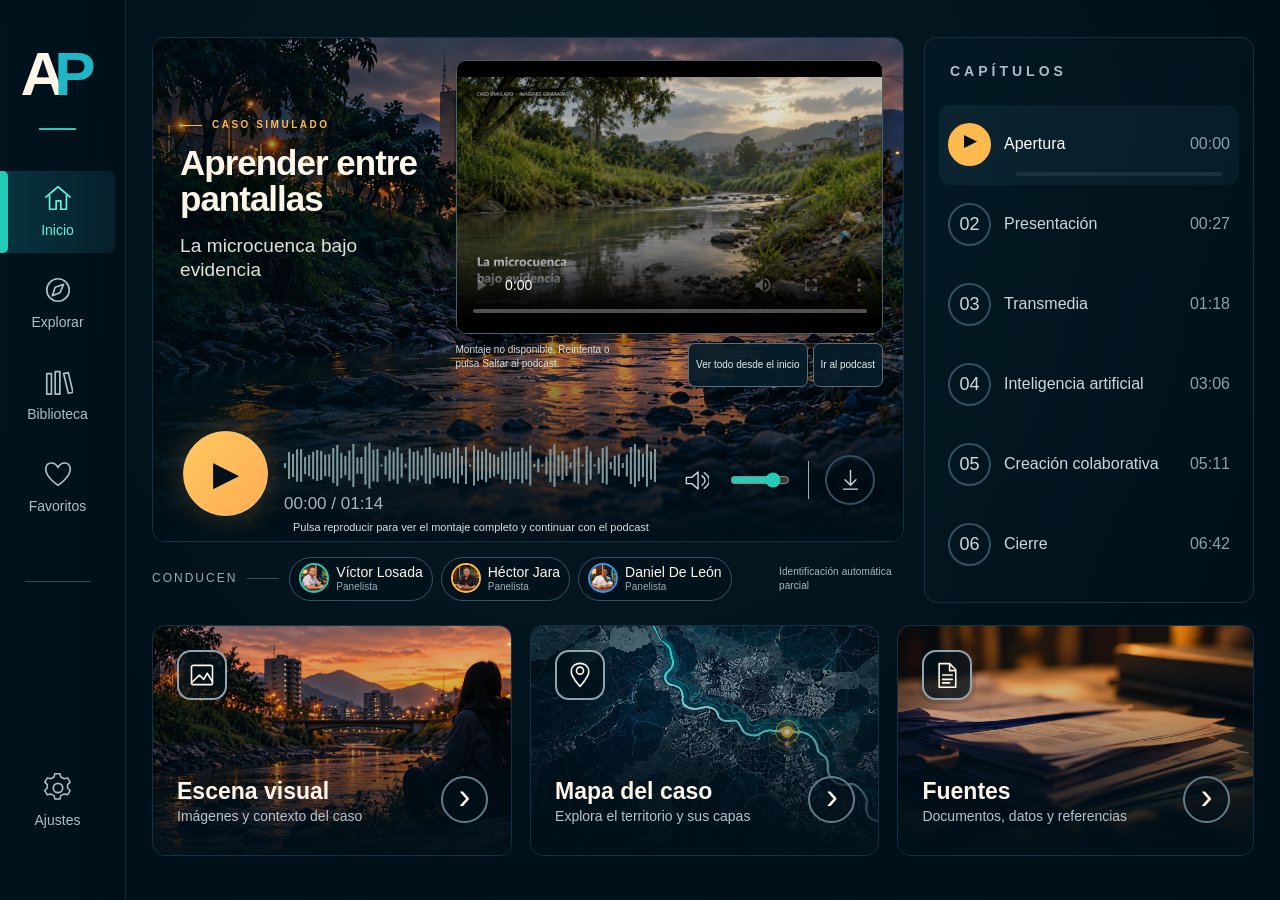
==== index.html @ 50ee2a2d "Publish podcast player with full opening montage and participant profiles" ====
<!doctype html>
<html lang="es"><head><meta charset="utf-8"><meta name="viewport" content="width=device-width,initial-scale=1"><meta name="theme-color" content="#00101a"><title>Aprender entre pantallas · La microcuenca bajo evidencia</title><link rel="stylesheet" href="assets/css/app.css">
<script defer src="assets/data/catalog.js"></script><script defer src="assets/data/waveform.js"></script><script defer src="assets/data/speakers.js"></script><script defer src="assets/js/state.js"></script><script defer src="assets/js/preferences.js"></script><script defer src="assets/js/media-controller.js"></script><script defer src="assets/js/timeline.js"></script><script defer src="assets/js/player-view.js"></script><script defer src="assets/js/chapter-view.js"></script><script defer src="assets/js/speaker-view.js"></script><script defer src="assets/js/dialogs.js"></script><script defer src="assets/js/views.js"></script><script defer src="assets/js/presentation.js"></script><script defer src="assets/js/app.js"></script></head>
<body><a class="skip-link" href="#main-content">Saltar al contenido</a>
<svg class="icon-definitions" xmlns="http://www.w3.org/2000/svg" aria-hidden="true"><defs>
<symbol id="i-home" viewBox="0 0 32 32"><path d="M3 15 16 4l13 11M7 13v15h7v-9h5v9h6V13"/></symbol>
<symbol id="i-compass" viewBox="0 0 32 32"><circle cx="16" cy="16" r="12"/><path d="m22 10-4 9-8 3 3-9z"/></symbol>
<symbol id="i-library" viewBox="0 0 32 32"><path d="M4 7h5v22H4zM13 5h5v24h-5zM22 7l5-1 5 21-5 1z"/></symbol>
<symbol id="i-heart" viewBox="0 0 32 32"><path d="M16 28S2 19 3 10C4 2 13 3 16 9c3-6 12-7 13 1 1 9-13 18-13 18Z"/></symbol>
<symbol id="i-settings" viewBox="0 0 32 32"><path d="m13 3 6 0 1 4 4 2 4-1 3 5-3 3v4l3 3-3 5-4-1-4 2-1 4h-6l-1-4-4-2-4 1-3-5 3-3v-4l-3-3 3-5 4 1 4-2z" transform="translate(1 -2) scale(.9)"/><circle cx="16" cy="16" r="5"/></symbol>
<symbol id="i-image" viewBox="0 0 32 32"><rect x="4" y="5" width="24" height="22" rx="2"/><path d="m5 24 8-8 5 5 4-7 6 10"/></symbol>
<symbol id="i-pin" viewBox="0 0 32 32"><path d="M16 29S5 17 6 11C7 0 25 0 26 11c1 6-10 18-10 18Z"/><circle cx="16" cy="11" r="4"/></symbol>
<symbol id="i-file" viewBox="0 0 32 32"><path d="M7 3h12l7 7v20H7zM19 3v8h7M11 16h11M11 21h11M11 25h8"/></symbol>
<symbol id="i-volume" viewBox="0 0 32 32"><path d="m3 12 7 0 8-7v22l-8-7H3zM23 10q8 6 0 12M26 6q13 10 0 20"/></symbol>
<symbol id="i-download" viewBox="0 0 32 32"><path d="M16 3v19m-7-7 7 7 7-7M7 27h18"/></symbol>
</defs></svg>
<aside class="sidebar" aria-label="Navegación principal"><a class="brand" href="#inicio" data-route="inicio" aria-label="AP · Inicio"><span>A</span><span>P</span></a><span class="brand-rule"></span><nav><a href="#inicio" data-route="inicio" class="active"><svg><use href="#i-home"/></svg><span>Inicio</span></a><a href="#explorar" data-route="explorar"><svg><use href="#i-compass"/></svg><span>Explorar</span></a><a href="#biblioteca" data-route="biblioteca"><svg><use href="#i-library"/></svg><span>Biblioteca</span></a><a href="#favoritos" data-route="favoritos"><svg><use href="#i-heart"/></svg><span>Favoritos</span></a></nav><a href="#ajustes" data-route="ajustes" class="settings-nav"><svg><use href="#i-settings"/></svg><span>Ajustes</span></a></aside>
<main id="main-content" tabindex="-1"><section id="home-view" aria-label="Episodio y materiales"><div class="episode-layout"><div class="episode-column"><article class="hero has-presentation"><section id="presentation-stage" class="presentation-stage" aria-label="Presentación audiovisual"><div class="presentation-screen"><img id="presentation-image" hidden src="assets/img/presenters/group.png" alt="Víctor Losada, Daniel De León y Héctor Jara: recreación de estudio"><video id="presentation-video" controls playsinline preload="metadata" poster="assets/img/montage-poster.jpg" src="01_Video/La_microcuenca_bajo_evidencia_16_planos.mp4"></video></div><div class="presentation-meta"><p id="presentation-caption" aria-live="polite">Video de prueba · 16 planos · 01:14</p><div class="presentation-actions"><button id="presentation-restart" type="button">Ver todo desde el inicio</button><button id="presentation-skip" type="button">Ir al podcast</button></div></div></section><div class="hero-copy"><p class="eyebrow"><span></span>CASO SIMULADO</p><h1>Aprender entre<br>pantallas</h1><p class="subtitle">La microcuenca bajo evidencia</p></div><div id="player-root" class="player"><button class="play-main" data-action="play" type="button" aria-label="Reproducir podcast"><span aria-hidden="true">▶</span></button><div class="wave-column"><div class="wave-track"><canvas data-waveform aria-hidden="true"></canvas><input data-control="seek" type="range" min="0" max="467.118667" step="0.1" value="0" aria-label="Posición del podcast"></div><div class="times"><span data-time="current">00:00</span> / <span data-time="duration">07:47</span></div></div><div class="volume-controls"><button class="icon-button" data-action="mute" aria-label="Silenciar" type="button"><svg><use href="#i-volume"/></svg></button><input data-control="volume" type="range" min="0" max="1" step="0.01" value="0.8" aria-label="Volumen"></div><span class="control-divider"></span><a class="download icon-button" data-download id="download-audio" href="00_Podcast/aprender-entre-pantallas-17059364b9ec.mp3" download="Aprender_entre_pantallas.mp3" aria-label="Descargar podcast completo"><svg><use href="#i-download"/></svg></a><p data-player-status class="player-status" aria-live="polite"></p></div></article><div class="presenters-row home-secondary"><p class="conduct-label">CONDUCEN <span></span></p><div id="speakers-root" class="speakers"></div><p id="voice-review-note" class="voice-review-note" hidden title="Atribución acústica automática parcial. Los tramos dudosos permanecen neutros.">Identificación automática parcial</p></div></div><aside class="chapters-panel home-secondary" aria-labelledby="chapters-title"><h2 id="chapters-title">CAPÍTULOS</h2><div id="chapters-root"></div></aside></div><section class="resource-cards home-secondary" aria-label="Explora el caso"><button class="resource-card scene-card" data-open="scene" type="button"><span class="card-icon"><svg><use href="#i-image"/></svg></span><span class="card-copy"><strong>Escena visual</strong><span>Imágenes y contexto del caso</span></span><span class="card-arrow" aria-hidden="true">›</span></button><button class="resource-card map-card" data-open="map" type="button"><span class="card-icon"><svg><use href="#i-pin"/></svg></span><span class="card-copy"><strong>Mapa del caso</strong><span>Explora el territorio y sus capas</span></span><span class="card-arrow" aria-hidden="true">›</span></button><button class="resource-card sources-card" data-open="sources" type="button"><span class="card-icon"><svg><use href="#i-file"/></svg></span><span class="card-copy"><strong>Fuentes</strong><span>Documentos, datos y referencias</span></span><span class="card-arrow" aria-hidden="true">›</span></button></section></section><section id="view-root" class="aux-view" hidden aria-live="polite"></section><noscript><p class="notice">Activa JavaScript para usar la navegación y la sincronización. <a href="00_Podcast/Aprender_entre_pantallas_completo.mp3">Escuchar el podcast completo</a> · <a href="INDICE_SEGUN_GUION_LEGADO.html">Presentación anterior</a>.</p></noscript></main><audio id="audio-main" preload="metadata" src="00_Podcast/aprender-entre-pantallas-17059364b9ec.mp3"></audio><dialog id="dialog-root" aria-label="Material del episodio"></dialog></body></html>
---- assets/css/app.css ----
:root{color-scheme:dark;--bg:#00101a;--surface:#031923;--border:#15313f;--text:#fff6ea;--muted:#bac6ce;--teal:#25cbb9;--orange:#ffba4f}*{box-sizing:border-box}body{margin:0;background:radial-gradient(ellipse at 47% 25%,#061b25 0,#00101a 72%);color:var(--text);font:16px/1.4 "Segoe UI",Arial,sans-serif}button,input,select{font:inherit}button,a,input,select{touch-action:manipulation}button{cursor:pointer}a{color:var(--teal)}button{color:inherit}button:disabled{cursor:wait;opacity:.6}[hidden]{display:none!important}svg{width:28px;height:28px;fill:none;stroke:currentColor;stroke-width:1.8;stroke-linecap:round;stroke-linejoin:round}.icon-definitions{position:absolute;width:0;height:0;overflow:hidden}button:focus-visible,a:focus-visible,input:focus-visible,select:focus-visible{outline:3px solid var(--teal);outline-offset:5px}.skip-link{position:fixed;left:145px;top:-70px;z-index:20;background:var(--text);color:var(--bg);padding:12px}.skip-link:focus{top:12px}.sidebar{width:126px;position:fixed;inset:0 auto 0 0;border-right:1px solid #112b36;display:flex;align-items:center;flex-direction:column;padding:43px 10px 57px 0;background:linear-gradient(90deg,#03151f80,#00101a);z-index:3}.brand{font-size:62px;line-height:1;font-weight:700;letter-spacing:-11px;text-decoration:none;color:var(--text);padding-right:10px}.brand span+span{color:#21b6c6}.brand-rule{width:37px;height:2px;background:var(--teal);margin-top:23px;margin-bottom:41px}.sidebar nav{width:100%;display:flex;flex-direction:column;gap:10px}.sidebar nav a,.settings-nav{position:relative;display:flex;flex-direction:column;align-items:center;justify-content:center;gap:8px;min-height:82px;width:100%;color:#afbec8;text-decoration:none;font-size:14px;border-radius:0 7px 7px 0}.sidebar a svg{width:30px;height:30px}.sidebar nav a.active{background:linear-gradient(90deg,#083341,#06202b);color:#62f3df}.sidebar nav a.active:before{content:"";position:absolute;left:0;top:0;bottom:0;width:8px;border-radius:0 5px 5px 0;background:#25cbb9}.settings-nav{margin-top:auto}.settings-nav:before{content:"";width:65px;height:1px;background:#344752;position:absolute;top:-180px}main{margin-left:126px;padding:37px 26px 43px;max-width:1900px}.episode-layout{display:grid;grid-template-columns:minmax(0,1fr) 386px;gap:20px}.episode-column{min-width:0}.hero{height:505px;position:relative;border:1px solid var(--border);border-radius:13px;overflow:hidden;background:#0a2630 url('../img/hero-microcuenca.webp') center center/cover}.hero:before{content:"";position:absolute;inset:0;background:linear-gradient(90deg,#00101988,transparent 70%),linear-gradient(0deg,#00101af5 0,#00101a30 37%,transparent 75%)}.hero-copy{position:absolute;left:44px;right:25px;top:139px}.eyebrow{display:flex;align-items:center;gap:15px;font-size:13px;font-weight:600;letter-spacing:4px;color:var(--orange);margin:0 0 13px -25px}.eyebrow span{height:1px;width:35px;background:var(--orange)}h1{font-size:60px;line-height:.95;letter-spacing:-1.5px;margin:0;font-weight:750;text-shadow:0 2px 16px #00101a66}.subtitle{font-size:30px;line-height:1.25;letter-spacing:.1px;margin:18px 0 0;color:#e1e1dd}.player{position:absolute;bottom:25px;left:44px;right:47px;display:flex;align-items:center;gap:24px;min-width:0}.play-main{background:linear-gradient(135deg,#ffc75e,#ffad54);border:1px solid #ffd07d;border-radius:50%;width:85px;height:85px;flex:0 0 85px;color:#00101a;box-shadow:0 0 32px #ffb74b3b;font-size:34px;display:grid;place-items:center;padding-left:7px}.wave-column{flex:1;min-width:80px;align-self:flex-end;padding-bottom:0}.wave-track{height:49px;position:relative;width:100%;margin-bottom:2px}.wave-track canvas{width:100%;height:49px;display:block}.wave-track input{position:absolute;inset:0;width:100%;height:100%;opacity:0;cursor:pointer;margin:0}.wave-track:focus-within{outline:2px solid var(--teal);outline-offset:5px;border-radius:4px}.times{font-variant-numeric:tabular-nums;font-size:17px;color:#a6b5c2;white-space:nowrap}.volume-controls{display:flex;align-items:center;gap:10px;margin-top:13px}.icon-button{border:0;background:transparent;display:flex;align-items:center;justify-content:center;min-width:44px;min-height:44px;padding:5px;color:#cbd6dc;text-decoration:none}.icon-button svg{width:25px;height:25px}.volume-controls input{width:82px;accent-color:var(--teal);height:25px}.control-divider{width:1px;height:38px;background:#a4afb7;margin-top:13px}.download{border:2px solid #344d5b;border-radius:50%;width:50px;height:50px;margin-top:13px}.player-status{position:absolute;left:110px;bottom:-19px;font-size:11px;color:#d4e2e4;margin:0}.presenters-row{display:flex;align-items:center;gap:16px;min-height:61px;padding-top:12px;flex-wrap:wrap}.conduct-label{display:flex;align-items:center;gap:21px;font-size:12px;letter-spacing:4px;color:#9babba;margin:0}.conduct-label span{height:1px;width:32px;background:#38515f}.speakers{display:flex;gap:18px;flex-wrap:wrap}.speaker,.speaker-chip{display:flex;align-items:center;gap:10px;border:1.5px solid #365263;border-radius:25px;background:#00101a85;padding:5px 13px;min-height:44px;cursor:pointer;white-space:nowrap;font-size:16px}.speaker img,.speaker-chip img{width:30px;height:30px;border-radius:50%;object-fit:cover;border:2px solid var(--speaker-color,var(--teal));object-position:center 28%}.speaker.active,.speaker.speaking,.speaker-chip.active,.speaker-chip.speaking{border-color:var(--speaker-color,var(--teal));box-shadow:0 0 12px #25cbb925}.speaker-status,.speaking-label{font-size:10px;color:var(--speaker-color,var(--teal));min-width:0}.chapters-panel{border:1px solid var(--border);border-radius:13px;background:linear-gradient(110deg,#041a25aa,#00101a88);padding:24px 14px 19px;height:566px}.chapters-panel h2{font-size:14px;letter-spacing:4px;color:#acbcc8;font-weight:600;margin:0 11px 23px}.chapter{display:grid;grid-template-columns:44px minmax(0,1fr) auto;align-items:center;width:100%;min-height:80px;gap:19px;text-align:left;background:transparent;border:0;border-radius:11px;color:#cdd8df;padding:10px 13px;position:relative}.chapter.active{background:linear-gradient(100deg,#0c2430,#061c27);color:#fff}.chapter-number,.chapter-index,.chapter-icon{display:grid;place-items:center;width:43px;height:43px;border:2px solid #34505f;border-radius:50%;font-size:18px}.chapter.active .chapter-number,.chapter.active .chapter-index,.chapter.active .chapter-icon{background:var(--orange);color:#00101a;border-color:var(--orange)}.chapter-title{font-size:18px;font-weight:400}.chapter-time{font-size:16px;font-variant-numeric:tabular-nums;color:#8e9fac}.chapter.active .chapter-time{color:#fff}.chapter progress{position:absolute;left:77px;bottom:9px;width:calc(100% - 94px);height:4px;border:0;accent-color:var(--orange)}progress::-webkit-progress-bar{background:#19323e;border-radius:4px}progress::-webkit-progress-value{background:var(--orange);border-radius:4px}.resource-cards{display:grid;grid-template-columns:1.01fr .98fr 1fr;gap:18px;margin-top:22px}.resource-card{height:231px;position:relative;overflow:hidden;border:1px solid var(--border);border-radius:13px;text-align:left;padding:28px 32px;background-position:center;background-size:cover;transition:border-color .18s,transform .18s}.resource-card:before{content:"";position:absolute;inset:0;background:linear-gradient(0deg,#00101af0 0,#00101a30 65%,#00101a10)}.resource-card:hover{border-color:#58818e;transform:translateY(-2px)}.scene-card{background-image:url('../img/scene-card.webp')}.map-card{background-image:url('../img/map-card.webp')}.sources-card{background-image:url('../img/sources-card.webp')}.card-icon{position:relative;display:grid;place-items:center;width:50px;height:50px;border:2px solid #91a3ac;border-radius:14px;background:#00101abf;box-shadow:0 0 0 4px #00101a22}.card-icon svg{width:28px;height:28px}.card-copy{position:absolute;left:32px;bottom:28px;right:65px;display:flex;flex-direction:column;gap:1px}.card-copy strong{font-size:26px;line-height:1.3;font-weight:700}.card-copy>span{font-size:16px;color:#b6c4cf}.card-arrow{position:absolute;right:23px;bottom:32px;display:grid;place-items:center;width:47px;height:47px;border:2px solid #657d8a;border-radius:50%;background:#00101a88;font-size:36px;font-weight:300;line-height:1;padding-bottom:5px}.aux-view{margin-top:28px;min-height:500px;border:1px solid var(--border);border-radius:14px;background:#031923;padding:30px}.aux-view h1,.aux-view h2{font-size:32px;line-height:1.2;letter-spacing:0}.aux-view input[type=search],select{min-height:44px;border:1px solid #46616f;border-radius:7px;background:#00101a;color:var(--text);padding:8px 12px}.aux-view button,dialog button:not(.icon-button){min-height:44px;border:1px solid #486676;border-radius:7px;background:#0b303d;padding:8px 16px}.aux-view label{display:block;margin:15px 0}.catalog-grid,.resource-grid,.gallery{display:grid;grid-template-columns:repeat(auto-fit,minmax(220px,1fr));gap:18px;margin-top:20px}.catalog-item,.resource-item{padding:16px;border:1px solid #294452;border-radius:10px;background:#061f2b}.catalog-item img,.resource-item img,.gallery img{width:100%;height:140px;object-fit:cover;border-radius:8px}.catalog-item button,.resource-item button{margin:5px}.notice{padding:15px;border:1px solid #375461;border-radius:8px;color:#c4d4dc;background:#09232e}dialog{width:min(1100px,94vw);max-height:90vh;overflow:auto;background:#061c28;color:var(--text);border:1px solid #47606d;border-radius:15px;padding:28px;box-shadow:0 30px 100px #0009}dialog::backdrop{background:#000b;backdrop-filter:blur(5px)}dialog h2{font-size:29px;margin:0 50px 20px 0}dialog p{color:#bdcbd2}dialog video{display:block;max-height:58vh;width:100%;background:#000;border-radius:8px}dialog img{max-width:100%}.dialog-close{float:right}.dialog-tabs{display:flex;gap:10px;flex-wrap:wrap;margin:15px 0}.map-viewport{overflow:hidden;height:58vh;position:relative;border:1px solid #41606c;touch-action:none;background:#00101a}.map-viewport img{max-width:none;width:100%;height:100%;object-fit:contain;transform-origin:center;cursor:grab}.profile img{width:240px;border-radius:12px}.muted,.empty{color:#b4c4cf}.toolbar,.actions,.filters{display:flex;align-items:center;gap:12px;flex-wrap:wrap;margin:15px 0}
@media(min-width:1800px){.hero-copy{top:140px}}@media(max-width:1450px){.episode-layout{grid-template-columns:minmax(0,1fr) 330px}.hero-copy{left:32px}h1{font-size:52px}.subtitle{font-size:26px}.player{left:30px;right:28px;gap:16px}.volume-controls input{width:60px}.speakers{gap:8px}.speaker,.speaker-chip{font-size:14px;padding:5px 9px}.conduct-label{letter-spacing:2px;gap:10px}.presenters-row{gap:10px}.chapter{gap:12px;padding-left:9px;padding-right:9px}.chapter-title{font-size:16px}.resource-card{padding:24px}.card-copy{left:24px}.card-copy strong{font-size:23px}.card-copy>span{font-size:14px}}@media(max-width:1190px){.sidebar{width:100px}main{margin-left:100px;padding:25px 22px}.episode-layout{grid-template-columns:minmax(0,1fr) 290px;gap:16px}.hero{height:490px}.hero-copy{top:130px;left:28px}h1{font-size:45px}.subtitle{font-size:23px}.player{left:24px;right:20px;gap:12px}.play-main{width:68px;height:68px;flex-basis:68px;font-size:27px}.volume-controls{gap:0}.volume-controls input{width:48px}.control-divider{display:none}.download{width:44px;height:44px}.chapters-panel{height:566px;padding:23px 9px}.chapter{gap:9px;grid-template-columns:38px minmax(0,1fr) auto}.chapter-number,.chapter-index,.chapter-icon{width:36px;height:36px}.chapter-title{font-size:15px}.chapter-time{font-size:13px}.presenters-row{min-height:76px;gap:7px}.conduct-label{font-size:11px}.resource-cards{margin-top:20px;gap:14px}.card-copy strong{font-size:21px}.card-copy>span{font-size:13px}.card-arrow{right:15px;width:40px;height:40px}.card-copy{right:50px;left:20px}.resource-card{padding:20px}}@media(max-width:1023px){.episode-layout{grid-template-columns:1fr}.hero{height:505px}.hero-copy{top:140px;left:44px}h1{font-size:58px}.subtitle{font-size:28px}.player{left:42px;right:36px;gap:24px}.play-main{width:80px;height:80px;flex-basis:80px}.volume-controls input{width:80px}.chapters-panel{height:auto;padding:22px 14px}.chapters-panel h2{margin-bottom:13px}#chapters-root{display:grid;grid-template-columns:1fr 1fr}.chapter{min-height:74px;grid-template-columns:42px minmax(0,1fr) auto;gap:12px}.chapter-title{font-size:16px}.chapter-time{font-size:14px}.presenters-row{min-height:70px;padding-bottom:10px}.resource-cards{grid-template-columns:1fr}.resource-card{height:210px}.card-copy strong{font-size:26px}.card-copy>span{font-size:16px}.card-copy{left:28px}.card-icon{margin-left:8px}.sidebar .settings-nav:before{top:-40px}}@media(max-width:640px){.sidebar{width:100%;height:72px;top:auto;padding:0;flex-direction:row;border-right:0;border-top:1px solid #28414e;background:#03151ff5;backdrop-filter:blur(12px)}.brand,.brand-rule{display:none}.sidebar nav{flex:4;flex-direction:row;gap:0}.sidebar nav a,.settings-nav{min-height:70px;border-radius:0;font-size:10px;gap:4px}.sidebar a svg{width:23px;height:23px}.sidebar nav a{flex:1}.sidebar nav a.active:before{height:3px;width:100%;bottom:auto;border-radius:0}.settings-nav{flex:1;margin:0}.settings-nav:before{display:none}main{margin-left:0;padding:16px 14px 100px}.hero{height:485px}.hero-copy{top:114px;left:25px;right:15px}.eyebrow{margin-left:0;font-size:10px;letter-spacing:3px;gap:10px}.eyebrow span{width:23px}h1{font-size:43px;line-height:1;letter-spacing:-1px}.subtitle{font-size:21px;max-width:290px;line-height:1.2;margin-top:14px}.player{left:22px;right:20px;bottom:29px;gap:16px;flex-wrap:wrap}.play-main{width:66px;height:66px;flex-basis:66px;font-size:28px}.wave-column{flex-basis:calc(100% - 85px)}.wave-track{height:38px}.wave-track canvas{height:38px}.times{font-size:14px}.volume-controls{margin:0 0 0 82px;gap:8px}.volume-controls input{width:95px}.download{margin:0 0 0 auto;width:44px;height:44px}.player-status{left:0;bottom:-21px;font-size:10px}.presenters-row{gap:8px;padding:16px 0}.conduct-label{width:100%;font-size:10px;letter-spacing:3px}.conduct-label span{width:30px}.speakers{gap:6px;width:100%}.speaker,.speaker-chip{font-size:11px;gap:5px;padding:5px 7px;min-height:44px;flex:1;justify-content:center}.speaker img,.speaker-chip img{width:25px;height:25px}.speaker-status,.speaking-label{font-size:9px}.chapters-panel{padding:21px 12px}#chapters-root{grid-template-columns:1fr}.chapter{min-height:68px;grid-template-columns:42px minmax(0,1fr) auto}.chapter-title{font-size:16px}.resource-cards{margin-top:16px;gap:14px}.resource-card{height:211px}.card-copy{left:24px;bottom:25px}.card-copy strong{font-size:25px}.card-copy>span{font-size:14px}.aux-view{padding:20px 15px}.aux-view h1{font-size:28px}dialog{padding:20px 15px}.catalog-grid,.resource-grid,.gallery{grid-template-columns:1fr}.skip-link{left:15px}.card-arrow{right:21px;bottom:29px}.card-icon{margin:0}.profile img{max-width:70%}}@media(prefers-reduced-motion:reduce){*,*:before,*:after{scroll-behavior:auto!important;transition:none!important;animation:none!important}}body.reduce-motion *,body.reduce-motion *:before,body.reduce-motion *:after{transition:none!important;animation:none!important}
.chapter-item{display:grid;grid-template-columns:44px minmax(0,1fr) auto;align-items:center;width:100%;min-height:80px;gap:19px;text-align:left;background:transparent;border:0;border-radius:11px;color:#cdd8df;padding:10px 13px;position:relative}.chapter-item.is-active{background:linear-gradient(100deg,#0c2430,#061c27);color:#fff}.chapter-copy{min-width:0;display:flex;align-items:center;justify-content:space-between;gap:8px}.chapter-item .chapter-title{font-size:18px}.chapter-play{display:none}.chapter-item.is-active .chapter-number{background:var(--orange);color:#00101a;border-color:var(--orange)}.chapter-progress{position:absolute;left:77px;bottom:9px;width:calc(100% - 94px);height:4px;border-radius:4px;background:#19323e;overflow:hidden}.chapter-progress:before{content:"";display:block;height:100%;width:var(--progress,0%);background:var(--orange);border-radius:4px}.speaker-chip.is-speaking{border-color:var(--speaker-color);box-shadow:0 0 12px #25cbb925}.speaker-chip .speaker-status{font-size:10px;display:none}.speaker-chip.is-speaking .speaker-status{display:inline}.speaker-chip.is-speaking .speaker-avatar{box-shadow:0 0 0 2px var(--speaker-color)}body:not([data-route="inicio"]):not([data-route="home"])[data-route] .episode-layout{grid-template-columns:1fr}body:not([data-route="inicio"]):not([data-route="home"])[data-route] .hero{height:220px}body:not([data-route="inicio"]):not([data-route="home"])[data-route] .hero-copy{top:28px;left:30px}body:not([data-route="inicio"]):not([data-route="home"])[data-route] h1{font-size:30px}body:not([data-route="inicio"]):not([data-route="home"])[data-route] h1 br{display:none}body:not([data-route="inicio"]):not([data-route="home"])[data-route] .hero-copy .subtitle{font-size:18px;margin-top:8px}body:not([data-route="inicio"]):not([data-route="home"])[data-route] .hero-copy .eyebrow{display:none}body:not([data-route="inicio"]):not([data-route="home"])[data-route] .player{bottom:20px}.route-heading{margin-top:0}.resource-actions{display:flex;flex-wrap:wrap;gap:7px}.settings-form{max-width:650px}.settings-form label{padding:14px 0;border-bottom:1px solid #24424f;display:flex;align-items:center;justify-content:space-between;gap:20px}.settings-form input[type=range]{accent-color:var(--teal);max-width:200px}.settings-form input[type=checkbox]{width:22px;height:22px;accent-color:var(--teal)}
@media(max-width:1450px){.chapter-item{gap:12px;padding-left:9px;padding-right:9px}.chapter-item .chapter-title{font-size:16px}}@media(max-width:1190px){.chapter-item{gap:9px;grid-template-columns:38px minmax(0,1fr) auto}.chapter-item .chapter-title{font-size:15px}}@media(max-width:1023px){.chapter-item{min-height:74px;grid-template-columns:42px minmax(0,1fr) auto;gap:12px}.chapter-item .chapter-title{font-size:16px}}@media(max-width:640px){.chapter-item{min-height:68px}.speaker-chip.is-speaking .speaker-status{display:none}body:not([data-route="inicio"]):not([data-route="home"])[data-route] .hero{height:270px}body:not([data-route="inicio"]):not([data-route="home"])[data-route] .hero-copy{left:22px;top:20px}body:not([data-route="inicio"]):not([data-route="home"])[data-route] h1{font-size:27px}body:not([data-route="inicio"]):not([data-route="home"])[data-route] .player{bottom:30px}.settings-form label{flex-wrap:wrap}}
/* Stable two-line identity chips retain their geometry during voice changes. */
.speaker-chip{display:grid;grid-template-columns:30px auto;grid-template-rows:18px 12px;column-gap:10px;row-gap:0;min-height:44px;height:44px;padding:5px 13px}.speaker-chip .speaker-avatar{grid-column:1;grid-row:1/3}.speaker-chip .speaker-name{grid-column:2;grid-row:1;line-height:18px}.speaker-chip .speaker-status,.speaker-chip.is-speaking .speaker-status{display:block;grid-column:2;grid-row:2;text-align:left;font-size:10px;line-height:12px;min-width:55px;color:#9aaeb9}.speaker-chip.is-speaking .speaker-status{color:var(--speaker-color)}.volume-controls input{min-height:44px}.chapter-item{grid-template-columns:44px minmax(0,1fr)}
@media(max-width:1450px){.speaker-chip{padding:5px 9px;column-gap:7px}}@media(max-width:1190px){.chapter-item{grid-template-columns:38px minmax(0,1fr)}}@media(max-width:1023px){.chapter-item{grid-template-columns:42px minmax(0,1fr)}}@media(max-width:640px){.speaker-chip{grid-template-columns:25px auto;column-gap:5px;padding:5px 6px;font-size:11px}.speaker-chip .speaker-status,.speaker-chip.is-speaking .speaker-status{display:block;font-size:9px;min-width:0}.speaker-chip .speaker-name{font-size:11px}}
.play-main[data-state="playing"]{padding-left:0}.dialog-header{display:flex;align-items:flex-start;justify-content:space-between;gap:20px}.dialog-header h2{margin-right:0}.dialog-header button{flex:0 0 44px}.dialog-body>section{margin:25px 0}.dialog-body .gallery figure{margin:0}.gallery figcaption{font-size:14px;color:#bdcbd2;margin-top:7px}.map-toolbar{display:flex;gap:10px;margin:14px 0}.media-missing{border:1px dashed #a87458;padding:12px;min-height:80px}
.chapter-item.is-active .chapter-number{font-size:0}.chapter-item.is-active .chapter-number:before{content:'▶';font-size:17px;padding-left:2px}.chapter-item.is-active[aria-label^="Pausar"] .chapter-number:before{content:'Ⅱ';padding-left:0}.chapter-item .chapter-progress{visibility:hidden}.chapter-item.is-active .chapter-progress{visibility:visible}
.icon-button[data-muted="true"]{position:relative;color:#92a4ae}.icon-button[data-muted="true"]:after{content:"";position:absolute;width:29px;height:2px;background:currentColor;transform:rotate(-45deg);box-shadow:0 0 0 2px #041a23}.resource-full{display:block;max-height:65vh;object-fit:contain;margin:0 auto 20px}.empty-state{padding:25px;border:1px dashed #365262;border-radius:10px;color:#bdcdd5}
.resource-card .card-icon{position:absolute;left:32px;top:28px;margin:0}
@media(max-width:1450px){.resource-card .card-icon{left:24px;top:24px}}@media(max-width:1190px){.resource-card .card-icon{left:20px;top:20px}}@media(max-width:640px){.resource-card .card-icon{left:24px;top:24px}}
.source-reference{white-space:normal;overflow-wrap:anywhere;margin-bottom:18px}.source-reference p{white-space:normal;margin-bottom:5px}
.voice-review-note{font-size:12px;color:#9cafbb;margin:10px 0 0;line-height:1.5}
.presenters-row .voice-review-note{flex:0 1 155px;font-size:11px;line-height:1.35;color:#a8bac4;margin:0 0 0 auto;letter-spacing:.1px}.presenters-row:has(.voice-review-note:not([hidden])){flex-wrap:nowrap}
@media(max-width:1450px){.presenters-row .voice-review-note{flex-basis:125px;font-size:10px}}@media(max-width:1190px){.presenters-row:has(.voice-review-note:not([hidden])){flex-wrap:wrap}.presenters-row .voice-review-note{flex-basis:100%;margin:0}}@media(max-width:640px){.presenters-row .voice-review-note{flex-basis:100%;font-size:11px;margin:2px 0 0}}
/* Integrated opening and speaker portraits: the visual stage shares the original hero. */
.hero.has-presentation{height:505px}.has-presentation .hero-copy{top:74px;left:32px;right:auto;width:35%;z-index:1}.has-presentation .hero-copy h1{font-size:42px;line-height:1.04;letter-spacing:-1px}.has-presentation .hero-copy .subtitle{font-size:22px;line-height:1.3;margin-top:16px;max-width:310px}.has-presentation .hero-copy .eyebrow{font-size:10px;letter-spacing:2.5px;margin-left:0;gap:10px}.has-presentation .hero-copy .eyebrow span{width:22px}.presentation-stage{position:absolute;top:22px;right:24px;width:57%;height:343px;z-index:1}.presentation-screen{height:274px;width:100%;background:#001019df;border:1px solid #45616a;border-radius:10px;overflow:hidden;display:flex;align-items:center;justify-content:center;box-shadow:0 10px 28px #0006}.presentation-screen img,.presentation-screen video{display:block;width:100%;height:100%;object-fit:contain}.presentation-screen video{background:#000}.presentation-meta{display:flex;align-items:center;justify-content:space-between;gap:10px;margin-top:9px}.presentation-meta p{font-size:11px;color:#d1dde1;line-height:1.4;margin:0;max-width:42%}.presentation-actions{display:flex;gap:7px;flex-wrap:wrap;justify-content:flex-end}.presentation-actions button{min-height:44px;border:1px solid #58717a;border-radius:7px;padding:6px 10px;background:#061d29ed;color:#e3efef;font-size:11px}.presentation-actions button:hover{border-color:var(--teal);background:#0a3039}.has-presentation .player{z-index:2}.has-presentation[data-presentation="intro"] .play-main{box-shadow:0 0 0 2px var(--teal)}
@media(max-width:1450px){.has-presentation .hero-copy h1{font-size:35px}.has-presentation .hero-copy .subtitle{font-size:19px}.has-presentation .hero-copy{left:27px;top:80px;width:35%}.presentation-stage{right:20px;width:57%}.presentation-meta{align-items:flex-start}.presentation-meta p{max-width:42%;font-size:10px}.presentation-actions{gap:5px;flex-wrap:nowrap}.presentation-actions button{font-size:10px;padding:6px 7px}}
@media(max-width:1190px){.has-presentation .hero-copy h1{font-size:29px}.has-presentation .hero-copy .subtitle{font-size:17px}.has-presentation .hero-copy{left:22px;top:85px;width:35%}.has-presentation .hero-copy .eyebrow{font-size:9px;letter-spacing:1.4px}.presentation-stage{width:57%;right:17px}.presentation-screen{height:264px}.presentation-meta{flex-direction:column;gap:4px}.presentation-meta p{max-width:100%}.presentation-actions{justify-content:flex-start}}
@media(max-width:1023px){.has-presentation .hero-copy{left:30px;top:78px;width:35%}.has-presentation .hero-copy h1{font-size:35px}.has-presentation .hero-copy .subtitle{font-size:20px}.presentation-stage{width:57%;right:22px}.presentation-screen{height:274px}.presentation-meta{flex-direction:row}.presentation-meta p{max-width:40%}}
@media(max-width:640px){.hero.has-presentation{height:670px}.has-presentation .hero-copy{top:23px;left:22px;right:20px;width:auto}.has-presentation .hero-copy h1{font-size:31px;line-height:1.04}.has-presentation .hero-copy h1 br{display:none}.has-presentation .hero-copy .eyebrow{font-size:9px;margin-bottom:10px}.has-presentation .hero-copy .subtitle{font-size:17px;margin-top:9px;max-width:none}.presentation-stage{top:163px;left:18px;right:18px;width:auto;height:315px}.presentation-screen{height:248px}.presentation-meta{flex-direction:column;align-items:stretch;gap:7px}.presentation-meta p{font-size:10px;max-width:100%;min-height:14px}.presentation-actions{justify-content:flex-start;flex-wrap:nowrap}.presentation-actions button{font-size:11px;padding:6px 10px}.has-presentation .player{bottom:29px}.has-presentation .player-status{max-width:100%}}
body:not([data-route="inicio"]):not([data-route="home"])[data-route] .presentation-stage{display:none}body:not([data-route="inicio"]):not([data-route="home"])[data-route] .has-presentation .hero-copy{width:auto}
@media(max-width:640px){.has-presentation .hero-copy h1 br{display:block}}body:not([data-route="inicio"]):not([data-route="home"])[data-route] .has-presentation .hero-copy h1 br{display:none}body:not([data-route="inicio"]):not([data-route="home"])[data-route] .has-presentation .hero-copy h1 br:after{content:' '}
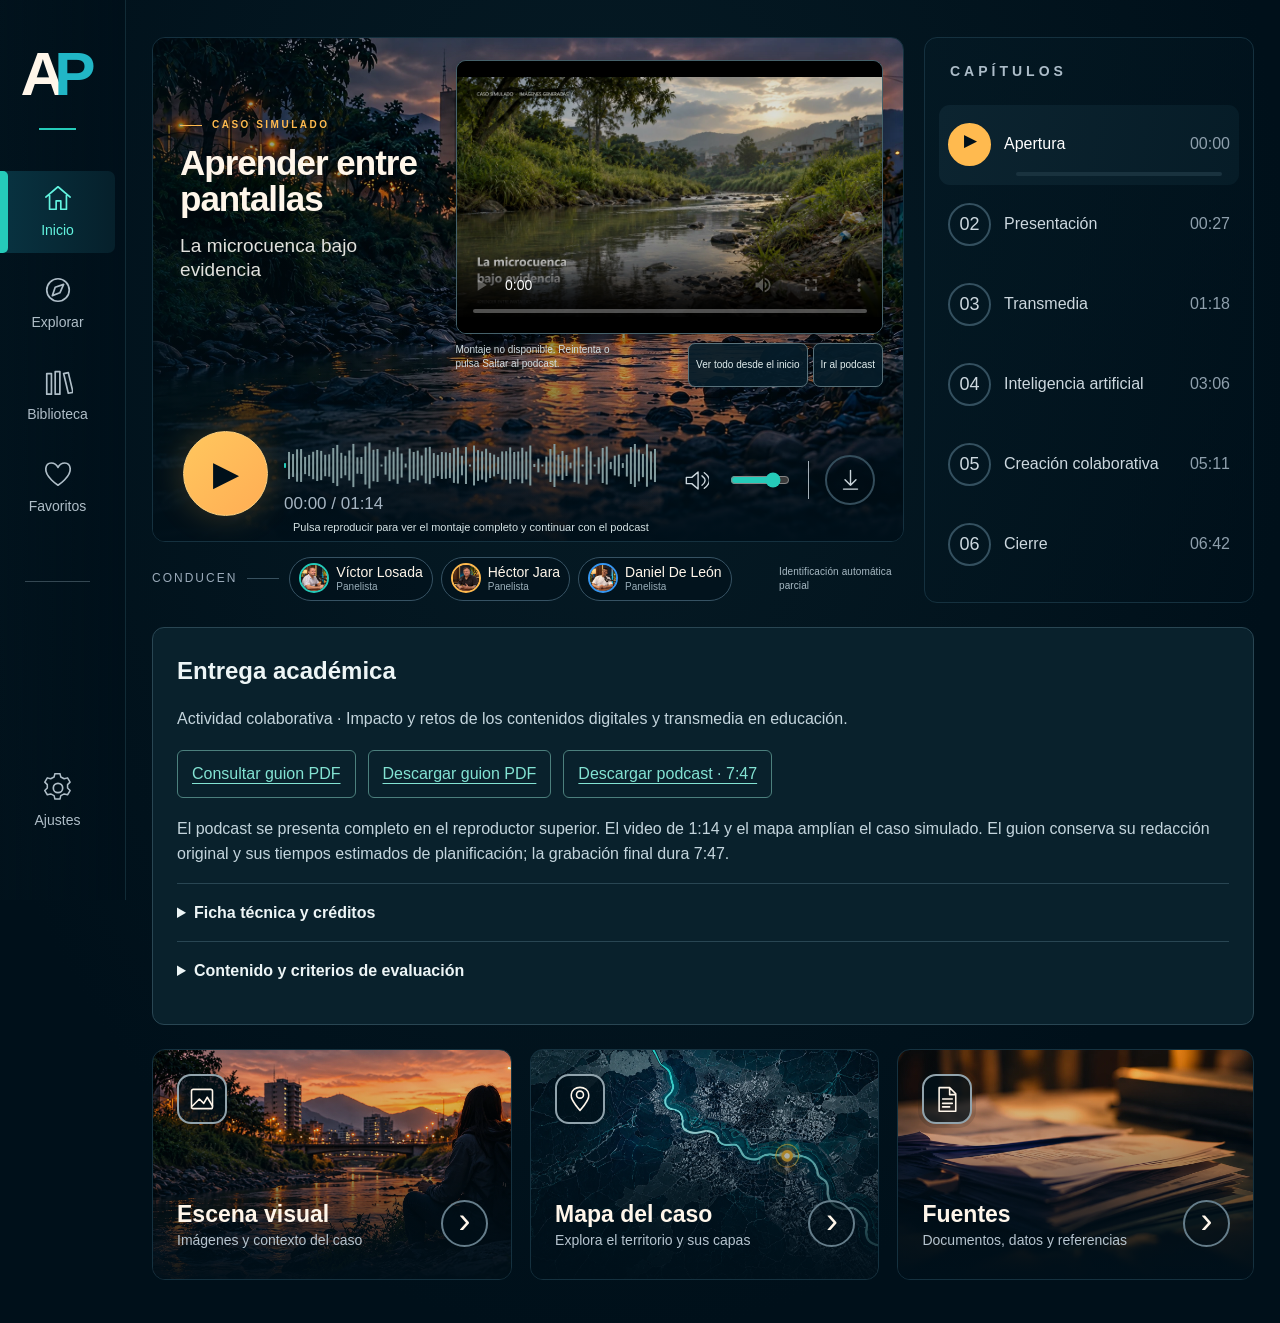
==== commit 9a0c6675: "Organize academic submission links, technical details and evaluation evidence" ====
--- a/index.html
+++ b/index.html
@@ -1,6 +1,6 @@
 <!doctype html>
 <html lang="es"><head><meta charset="utf-8"><meta name="viewport" content="width=device-width,initial-scale=1"><meta name="theme-color" content="#00101a"><title>Aprender entre pantallas · La microcuenca bajo evidencia</title><link rel="stylesheet" href="assets/css/app.css">
-<script defer src="assets/data/catalog.js"></script><script defer src="assets/data/waveform.js"></script><script defer src="assets/data/speakers.js"></script><script defer src="assets/js/state.js"></script><script defer src="assets/js/preferences.js"></script><script defer src="assets/js/media-controller.js"></script><script defer src="assets/js/timeline.js"></script><script defer src="assets/js/player-view.js"></script><script defer src="assets/js/chapter-view.js"></script><script defer src="assets/js/speaker-view.js"></script><script defer src="assets/js/dialogs.js"></script><script defer src="assets/js/views.js"></script><script defer src="assets/js/presentation.js"></script><script defer src="assets/js/app.js"></script></head>
+<script defer src="assets/data/catalog.js"></script><script defer src="assets/data/waveform.js"></script><script defer src="assets/data/speakers.js"></script><script defer src="assets/js/state.js"></script><script defer src="assets/js/preferences.js"></script><script defer src="assets/js/media-controller.js"></script><script defer src="assets/js/timeline.js"></script><script defer src="assets/js/player-view.js"></script><script defer src="assets/js/chapter-view.js"></script><script defer src="assets/js/speaker-view.js"></script><script defer src="assets/js/dialogs.js"></script><script defer src="assets/js/views.js"></script><script defer src="assets/js/presentation.js"></script><script defer src="assets/js/app.js"></script><style>.submission{margin:24px 0;padding:24px;background:#09212c;border:1px solid #294653;border-radius:12px;color:#edf5f6;font:16px/1.6 "Segoe UI",sans-serif}.submission h2{margin:0 0 8px;font-size:24px}.submission p{color:#c4d5dd}.submission-links{display:flex;flex-wrap:wrap;gap:12px;margin:18px 0}.submission a{color:#83e3d3;text-underline-offset:4px}.submission-links a{padding:10px 14px;border:1px solid #4c807d;border-radius:6px}.submission details{border-top:1px solid #294653;padding:16px 0}.submission summary{cursor:pointer;font-weight:600}.submission summary:focus-visible,.submission a:focus-visible{outline:3px solid #83e3d3;outline-offset:4px}.submission dt{font-weight:600;margin-top:14px}.submission dd{margin:4px 0;color:#c4d5dd}.submission-table{overflow-x:auto;margin-top:16px}.submission table{border-collapse:collapse;width:100%;min-width:520px}.submission th,.submission td{text-align:left;vertical-align:top;padding:12px;border-bottom:1px solid #294653}.submission caption{text-align:left;margin-bottom:12px;color:#c4d5dd}.submission[hidden]{display:none!important}@media(max-width:600px){.submission{padding:18px}.submission-links{flex-direction:column}}</style></head>
 <body><a class="skip-link" href="#main-content">Saltar al contenido</a>
 <svg class="icon-definitions" xmlns="http://www.w3.org/2000/svg" aria-hidden="true"><defs>
 <symbol id="i-home" viewBox="0 0 32 32"><path d="M3 15 16 4l13 11M7 13v15h7v-9h5v9h6V13"/></symbol>
@@ -15,7 +15,26 @@
 <symbol id="i-download" viewBox="0 0 32 32"><path d="M16 3v19m-7-7 7 7 7-7M7 27h18"/></symbol>
 </defs></svg>
 <aside class="sidebar" aria-label="Navegación principal"><a class="brand" href="#inicio" data-route="inicio" aria-label="AP · Inicio"><span>A</span><span>P</span></a><span class="brand-rule"></span><nav><a href="#inicio" data-route="inicio" class="active"><svg><use href="#i-home"/></svg><span>Inicio</span></a><a href="#explorar" data-route="explorar"><svg><use href="#i-compass"/></svg><span>Explorar</span></a><a href="#biblioteca" data-route="biblioteca"><svg><use href="#i-library"/></svg><span>Biblioteca</span></a><a href="#favoritos" data-route="favoritos"><svg><use href="#i-heart"/></svg><span>Favoritos</span></a></nav><a href="#ajustes" data-route="ajustes" class="settings-nav"><svg><use href="#i-settings"/></svg><span>Ajustes</span></a></aside>
-<main id="main-content" tabindex="-1"><section id="home-view" aria-label="Episodio y materiales"><div class="episode-layout"><div class="episode-column"><article class="hero has-presentation"><section id="presentation-stage" class="presentation-stage" aria-label="Presentación audiovisual"><div class="presentation-screen"><img id="presentation-image" hidden src="assets/img/presenters/group.png" alt="Víctor Losada, Daniel De León y Héctor Jara: recreación de estudio"><video id="presentation-video" controls playsinline preload="metadata" poster="assets/img/montage-poster.jpg" src="01_Video/La_microcuenca_bajo_evidencia_16_planos.mp4"></video></div><div class="presentation-meta"><p id="presentation-caption" aria-live="polite">Video de prueba · 16 planos · 01:14</p><div class="presentation-actions"><button id="presentation-restart" type="button">Ver todo desde el inicio</button><button id="presentation-skip" type="button">Ir al podcast</button></div></div></section><div class="hero-copy"><p class="eyebrow"><span></span>CASO SIMULADO</p><h1>Aprender entre<br>pantallas</h1><p class="subtitle">La microcuenca bajo evidencia</p></div><div id="player-root" class="player"><button class="play-main" data-action="play" type="button" aria-label="Reproducir podcast"><span aria-hidden="true">▶</span></button><div class="wave-column"><div class="wave-track"><canvas data-waveform aria-hidden="true"></canvas><input data-control="seek" type="range" min="0" max="467.118667" step="0.1" value="0" aria-label="Posición del podcast"></div><div class="times"><span data-time="current">00:00</span> / <span data-time="duration">07:47</span></div></div><div class="volume-controls"><button class="icon-button" data-action="mute" aria-label="Silenciar" type="button"><svg><use href="#i-volume"/></svg></button><input data-control="volume" type="range" min="0" max="1" step="0.01" value="0.8" aria-label="Volumen"></div><span class="control-divider"></span><a class="download icon-button" data-download id="download-audio" href="00_Podcast/aprender-entre-pantallas-17059364b9ec.mp3" download="Aprender_entre_pantallas.mp3" aria-label="Descargar podcast completo"><svg><use href="#i-download"/></svg></a><p data-player-status class="player-status" aria-live="polite"></p></div></article><div class="presenters-row home-secondary"><p class="conduct-label">CONDUCEN <span></span></p><div id="speakers-root" class="speakers"></div><p id="voice-review-note" class="voice-review-note" hidden title="Atribución acústica automática parcial. Los tramos dudosos permanecen neutros.">Identificación automática parcial</p></div></div><aside class="chapters-panel home-secondary" aria-labelledby="chapters-title"><h2 id="chapters-title">CAPÍTULOS</h2><div id="chapters-root"></div></aside></div><section class="resource-cards home-secondary" aria-label="Explora el caso"><button class="resource-card scene-card" data-open="scene" type="button"><span class="card-icon"><svg><use href="#i-image"/></svg></span><span class="card-copy"><strong>Escena visual</strong><span>Imágenes y contexto del caso</span></span><span class="card-arrow" aria-hidden="true">›</span></button><button class="resource-card map-card" data-open="map" type="button"><span class="card-icon"><svg><use href="#i-pin"/></svg></span><span class="card-copy"><strong>Mapa del caso</strong><span>Explora el territorio y sus capas</span></span><span class="card-arrow" aria-hidden="true">›</span></button><button class="resource-card sources-card" data-open="sources" type="button"><span class="card-icon"><svg><use href="#i-file"/></svg></span><span class="card-copy"><strong>Fuentes</strong><span>Documentos, datos y referencias</span></span><span class="card-arrow" aria-hidden="true">›</span></button></section></section><section id="view-root" class="aux-view" hidden aria-live="polite"></section><noscript><p class="notice">Activa JavaScript para usar la navegación y la sincronización. <a href="00_Podcast/Aprender_entre_pantallas_completo.mp3">Escuchar el podcast completo</a> · <a href="INDICE_SEGUN_GUION_LEGADO.html">Presentación anterior</a>.</p></noscript></main><audio id="audio-main" preload="metadata" src="00_Podcast/aprender-entre-pantallas-17059364b9ec.mp3"></audio><dialog id="dialog-root" aria-label="Material del episodio"></dialog></body></html>
+<main id="main-content" tabindex="-1"><section id="home-view" aria-label="Episodio y materiales"><div class="episode-layout"><div class="episode-column"><article class="hero has-presentation"><section id="presentation-stage" class="presentation-stage" aria-label="Presentación audiovisual"><div class="presentation-screen"><img id="presentation-image" hidden src="assets/img/presenters/group.png" alt="Víctor Losada, Daniel De León y Héctor Jara: recreación de estudio"><video id="presentation-video" controls playsinline preload="metadata" poster="assets/img/montage-poster.jpg" src="01_Video/La_microcuenca_bajo_evidencia_16_planos.mp4"></video></div><div class="presentation-meta"><p id="presentation-caption" aria-live="polite">Video de prueba · 16 planos · 01:14</p><div class="presentation-actions"><button id="presentation-restart" type="button">Ver todo desde el inicio</button><button id="presentation-skip" type="button">Ir al podcast</button></div></div></section><div class="hero-copy"><p class="eyebrow"><span></span>CASO SIMULADO</p><h1>Aprender entre<br>pantallas</h1><p class="subtitle">La microcuenca bajo evidencia</p></div><div id="player-root" class="player"><button class="play-main" data-action="play" type="button" aria-label="Reproducir podcast"><span aria-hidden="true">▶</span></button><div class="wave-column"><div class="wave-track"><canvas data-waveform aria-hidden="true"></canvas><input data-control="seek" type="range" min="0" max="467.118667" step="0.1" value="0" aria-label="Posición del podcast"></div><div class="times"><span data-time="current">00:00</span> / <span data-time="duration">07:47</span></div></div><div class="volume-controls"><button class="icon-button" data-action="mute" aria-label="Silenciar" type="button"><svg><use href="#i-volume"/></svg></button><input data-control="volume" type="range" min="0" max="1" step="0.01" value="0.8" aria-label="Volumen"></div><span class="control-divider"></span><a class="download icon-button" data-download id="download-audio" href="00_Podcast/aprender-entre-pantallas-17059364b9ec.mp3" download="Aprender_entre_pantallas.mp3" aria-label="Descargar podcast completo"><svg><use href="#i-download"/></svg></a><p data-player-status class="player-status" aria-live="polite"></p></div></article><div class="presenters-row home-secondary"><p class="conduct-label">CONDUCEN <span></span></p><div id="speakers-root" class="speakers"></div><p id="voice-review-note" class="voice-review-note" hidden title="Atribución acústica automática parcial. Los tramos dudosos permanecen neutros.">Identificación automática parcial</p></div></div><aside class="chapters-panel home-secondary" aria-labelledby="chapters-title"><h2 id="chapters-title">CAPÍTULOS</h2><div id="chapters-root"></div></aside></div><section class="submission home-secondary" aria-labelledby="submission-title">
+<h2 id="submission-title">Entrega académica</h2>
+<p>Actividad colaborativa · Impacto y retos de los contenidos digitales y transmedia en educación.</p>
+<div class="submission-links"><a href="04_Guion_y_orden/Guion_original.pdf" target="_blank" rel="noopener">Consultar guion PDF</a><a href="04_Guion_y_orden/Guion_original.pdf" download="Guion_Aprender_entre_pantallas.pdf">Descargar guion PDF</a><a href="00_Podcast/aprender-entre-pantallas-17059364b9ec.mp3" download="Aprender_entre_pantallas.mp3">Descargar podcast · 7:47</a></div>
+<p>El podcast se presenta completo en el reproductor superior. El video de 1:14 y el mapa amplían el caso simulado. El guion conserva su redacción original y sus tiempos estimados de planificación; la grabación final dura 7:47.</p>
+<details><summary>Ficha técnica y créditos</summary><dl>
+<dt>Título</dt><dd>Aprender entre pantallas: narrativas transmedia, inteligencia artificial y creación colaborativa.</dd>
+<dt>Integrantes y roles</dt><dd>Víctor Andrés Losada Bermeo: anfitrión. Héctor Jamez Jara Londoño y Daniel Fernando De León Castro: invitados.</dd>
+<dt>Formato y duración</dt><dd>Entrevista educativa con voces propias. Podcast MP3 estéreo, 48 kHz, 192 kb/s; 7:47. Video complementario: 1:14. Extensión del podcast autorizada por el docente, según confirmación del equipo.</dd>
+<dt>Producción</dt><dd>Guion apoyado por IA generativa y revisado por el equipo. Edición y mezcla documentadas con FFmpeg; presentación multimedia en HTML, CSS y JavaScript. Mapa y recursos visuales del caso simulado; retratos recreados con IA a partir de una fotografía aportada. Voces de los integrantes.</dd>
+<dt>Música y efectos</dt><dd>«Peaceful Podcast Intro» (archivo 48442864-peaceful-podcast-intro-303768.mp3) y «Applause», de driken5482 (archivo driken5482-applause-236785.mp3). Procedencia Pixabay; licencia Pixabay Content License, según el registro de producción. La cortina y los aplausos se incorporaron durante la mezcla.</dd>
+<dt>Carácter del caso</dt><dd>La microcuenca, el mapa y las escenas son simulaciones didácticas. Los retratos recrean un estudio; no documentan una grabación presencial en ese lugar.</dd>
+</dl></details>
+<details><summary>Contenido y criterios de evaluación</summary><div class="submission-table"><table><caption>Evidencias organizadas según la rúbrica docente</caption><thead><tr><th scope="col">Criterio</th><th scope="col">Peso</th><th scope="col">Dónde se evidencia</th></tr></thead><tbody>
+<tr><th scope="row">Integración teórica</th><td>25 %</td><td>Primera pregunta: Jenkins, Scolari y Palioura &amp; Dimoulas; referencias completas en el guion y en «Fuentes».</td></tr>
+<tr><th scope="row">Guion y coherencia narrativa</th><td>25 %</td><td>Entrevista con introducción, tres preguntas orientadoras, cierre y créditos. Guion PDF disponible arriba.</td></tr>
+<tr><th scope="row">Calidad técnica y creatividad</th><td>25 %</td><td>Voces del equipo, edición sonora, música, recursos visuales y reproductor multimedia; video y mapa como expansión del caso.</td></tr>
+<tr><th scope="row">Reflexión crítica</th><td>25 %</td><td>Oportunidades y riesgos de la IA, verificación, privacidad, propósito pedagógico y aprendizajes del trabajo colaborativo.</td></tr>
+</tbody></table></div><h3>Preguntas orientadoras</h3><ol><li>¿Qué impacto tienen las narrativas transmedia en la educación actual?</li><li>¿Qué oportunidades y riesgos implican los contenidos generados con IA?</li><li>¿Qué aprendizajes surgieron del proceso de creación colaborativa?</li></ol><p>Los capítulos del reproductor permiten localizar los bloques; sus tiempos son orientativos. Las referencias bibliográficas pueden consultarse en «Fuentes» y en el PDF.</p></details>
+</section><section class="resource-cards home-secondary" aria-label="Explora el caso"><button class="resource-card scene-card" data-open="scene" type="button"><span class="card-icon"><svg><use href="#i-image"/></svg></span><span class="card-copy"><strong>Escena visual</strong><span>Imágenes y contexto del caso</span></span><span class="card-arrow" aria-hidden="true">›</span></button><button class="resource-card map-card" data-open="map" type="button"><span class="card-icon"><svg><use href="#i-pin"/></svg></span><span class="card-copy"><strong>Mapa del caso</strong><span>Explora el territorio y sus capas</span></span><span class="card-arrow" aria-hidden="true">›</span></button><button class="resource-card sources-card" data-open="sources" type="button"><span class="card-icon"><svg><use href="#i-file"/></svg></span><span class="card-copy"><strong>Fuentes</strong><span>Documentos, datos y referencias</span></span><span class="card-arrow" aria-hidden="true">›</span></button></section></section><section id="view-root" class="aux-view" hidden aria-live="polite"></section><noscript><p class="notice">Activa JavaScript para usar la navegación y la sincronización. <a href="00_Podcast/Aprender_entre_pantallas_completo.mp3">Escuchar el podcast completo</a> · <a href="INDICE_SEGUN_GUION_LEGADO.html">Presentación anterior</a>.</p></noscript></main><audio id="audio-main" preload="metadata" src="00_Podcast/aprender-entre-pantallas-17059364b9ec.mp3"></audio><dialog id="dialog-root" aria-label="Material del episodio"></dialog></body></html>
 
 
 
